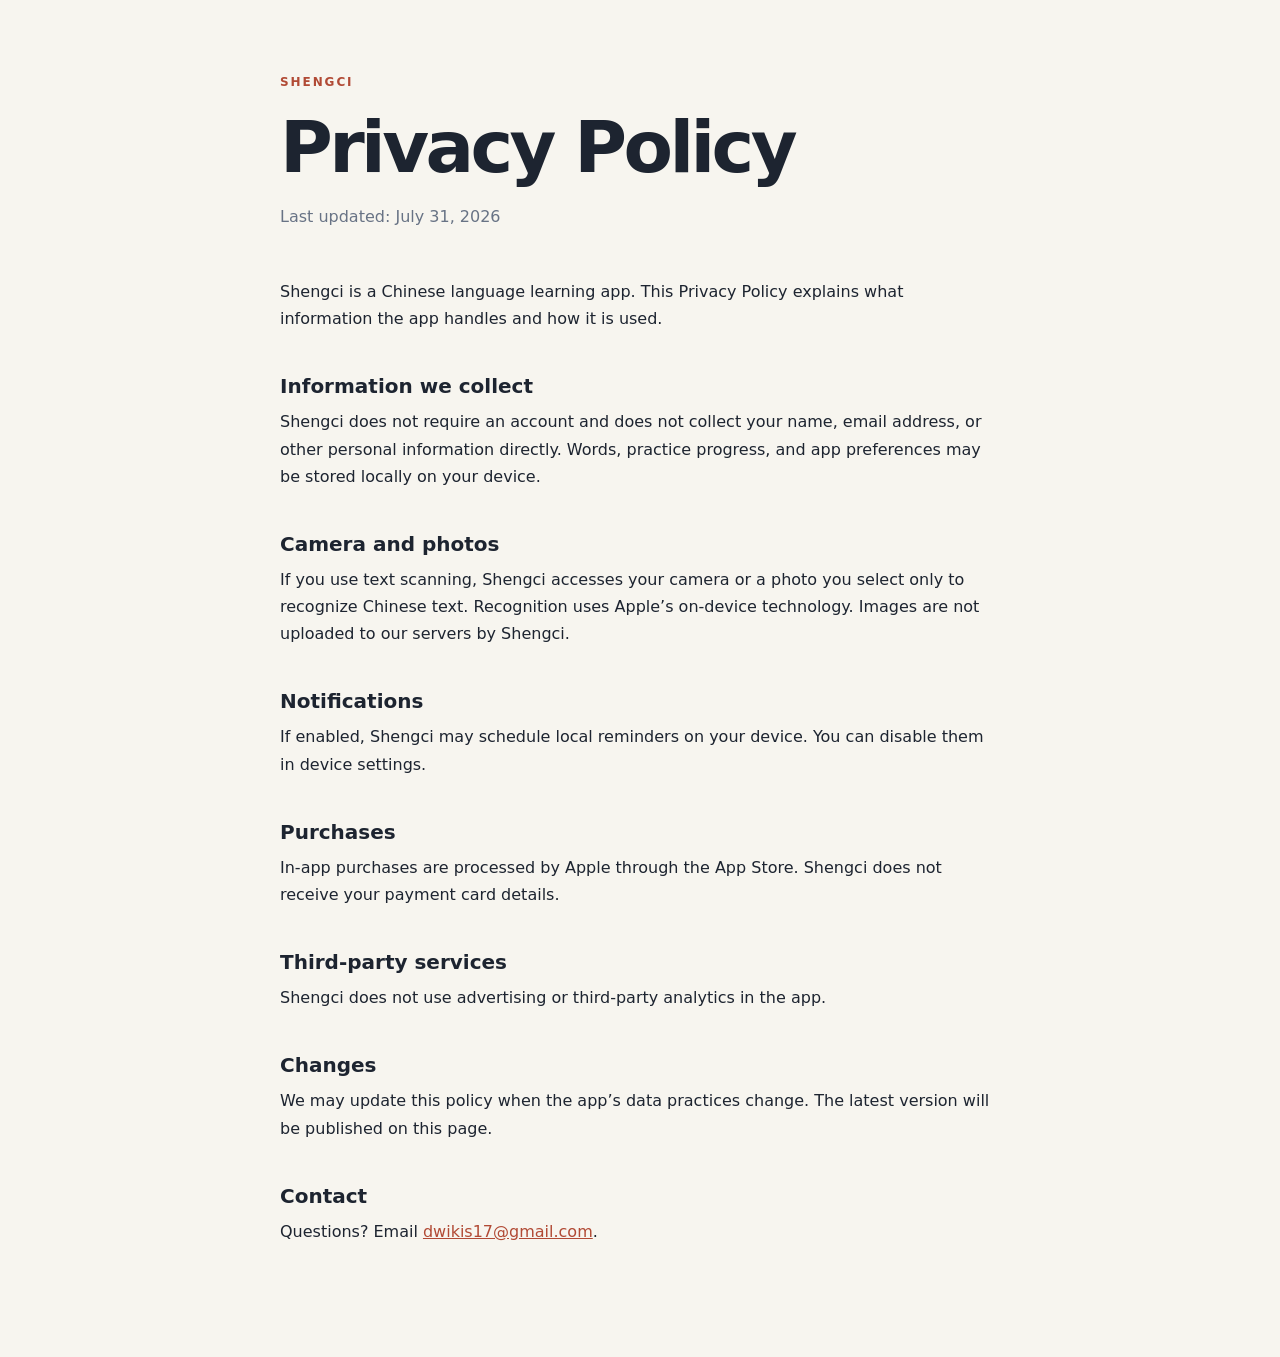
==== privacy.html @ d2f8b693 "feat: add onboarding flow, implement practice paywall, and include legal documentation pages" ====
<!doctype html><html lang="en"><head><meta charset="utf-8"><meta name="viewport" content="width=device-width,initial-scale=1"><title>Privacy Policy · Shengci</title><link rel="stylesheet" href="privacy.css"></head><body><main class="policy"><p class="eyebrow">Shengci</p><h1>Privacy Policy</h1><p class="updated">Last updated: July 31, 2026</p><p>Shengci is a Chinese language learning app. This Privacy Policy explains what information the app handles and how it is used.</p><h2>Information we collect</h2><p>Shengci does not require an account and does not collect your name, email address, or other personal information directly. Words, practice progress, and app preferences may be stored locally on your device.</p><h2>Camera and photos</h2><p>If you use text scanning, Shengci accesses your camera or a photo you select only to recognize Chinese text. Recognition uses Apple’s on-device technology. Images are not uploaded to our servers by Shengci.</p><h2>Notifications</h2><p>If enabled, Shengci may schedule local reminders on your device. You can disable them in device settings.</p><h2>Purchases</h2><p>In-app purchases are processed by Apple through the App Store. Shengci does not receive your payment card details.</p><h2>Third-party services</h2><p>Shengci does not use advertising or third-party analytics in the app.</p><h2>Changes</h2><p>We may update this policy when the app’s data practices change. The latest version will be published on this page.</p><h2>Contact</h2><p>Questions? Email <a href="mailto:dwikis17@gmail.com">dwikis17@gmail.com</a>.</p></main></body></html>
---- privacy.css ----
:root{color-scheme:light;--ink:#1d2430;--muted:#687385;--paper:#f7f5ef;--accent:#b14a35}*{box-sizing:border-box}body{margin:0;background:var(--paper);color:var(--ink);font:16px/1.7 system-ui,-apple-system,BlinkMacSystemFont,"Segoe UI",sans-serif}.policy{width:min(calc(100% - 40px),720px);margin:auto;padding:72px 0 96px}.eyebrow{margin:0 0 12px;color:var(--accent);font-size:.75rem;font-weight:750;letter-spacing:.16em;text-transform:uppercase}h1,h2{line-height:1.2}h1{margin:0;font-size:clamp(2.4rem,8vw,4.5rem);letter-spacing:-.05em}h2{margin:42px 0 10px;font-size:1.25rem}p{margin:0 0 16px}.updated{color:var(--muted);margin:12px 0 48px}a{color:var(--accent)}
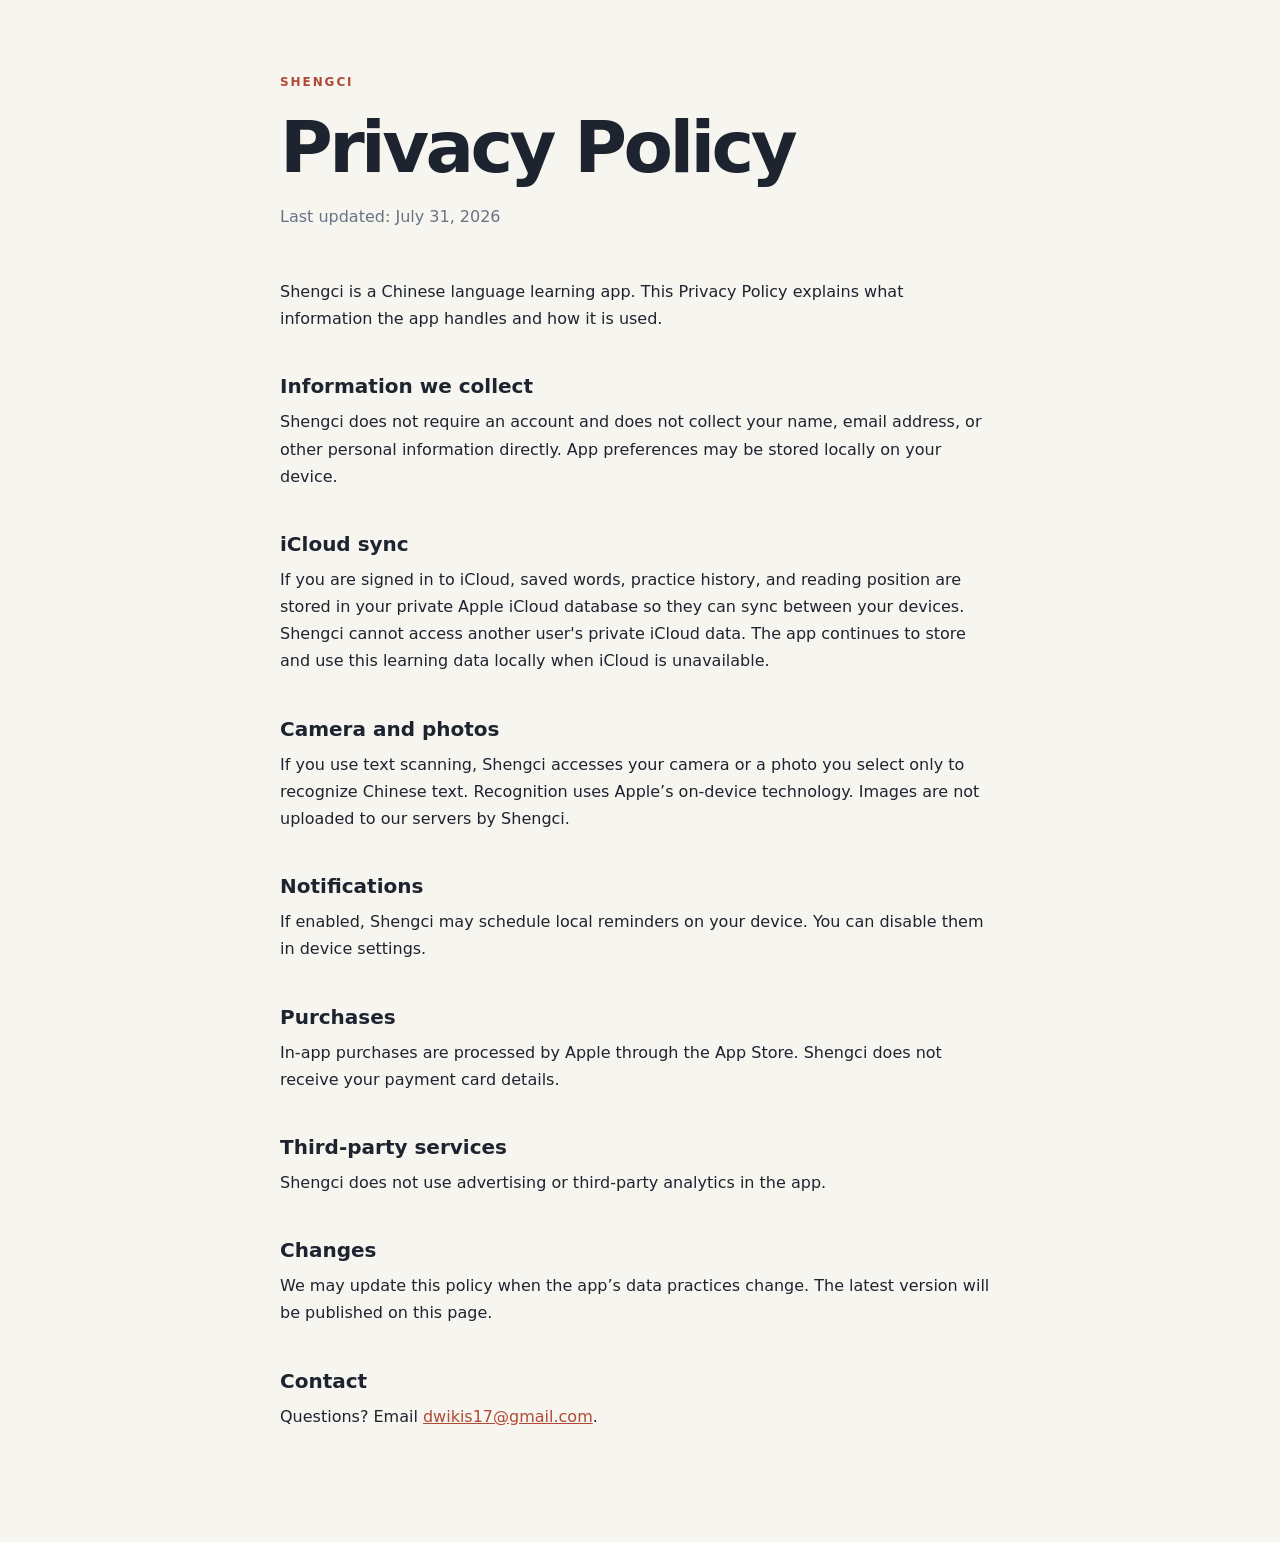
==== commit bd5c9e70: "feat: implement CloudKit data synchronization and persistent practice progress tracking" ====
--- a/privacy.html
+++ b/privacy.html
@@ -1 +1 @@
-<!doctype html><html lang="en"><head><meta charset="utf-8"><meta name="viewport" content="width=device-width,initial-scale=1"><title>Privacy Policy · Shengci</title><link rel="stylesheet" href="privacy.css"></head><body><main class="policy"><p class="eyebrow">Shengci</p><h1>Privacy Policy</h1><p class="updated">Last updated: July 31, 2026</p><p>Shengci is a Chinese language learning app. This Privacy Policy explains what information the app handles and how it is used.</p><h2>Information we collect</h2><p>Shengci does not require an account and does not collect your name, email address, or other personal information directly. Words, practice progress, and app preferences may be stored locally on your device.</p><h2>Camera and photos</h2><p>If you use text scanning, Shengci accesses your camera or a photo you select only to recognize Chinese text. Recognition uses Apple’s on-device technology. Images are not uploaded to our servers by Shengci.</p><h2>Notifications</h2><p>If enabled, Shengci may schedule local reminders on your device. You can disable them in device settings.</p><h2>Purchases</h2><p>In-app purchases are processed by Apple through the App Store. Shengci does not receive your payment card details.</p><h2>Third-party services</h2><p>Shengci does not use advertising or third-party analytics in the app.</p><h2>Changes</h2><p>We may update this policy when the app’s data practices change. The latest version will be published on this page.</p><h2>Contact</h2><p>Questions? Email <a href="mailto:dwikis17@gmail.com">dwikis17@gmail.com</a>.</p></main></body></html>
+<!doctype html><html lang="en"><head><meta charset="utf-8"><meta name="viewport" content="width=device-width,initial-scale=1"><title>Privacy Policy · Shengci</title><link rel="stylesheet" href="privacy.css"></head><body><main class="policy"><p class="eyebrow">Shengci</p><h1>Privacy Policy</h1><p class="updated">Last updated: July 31, 2026</p><p>Shengci is a Chinese language learning app. This Privacy Policy explains what information the app handles and how it is used.</p><h2>Information we collect</h2><p>Shengci does not require an account and does not collect your name, email address, or other personal information directly. App preferences may be stored locally on your device.</p><h2>iCloud sync</h2><p>If you are signed in to iCloud, saved words, practice history, and reading position are stored in your private Apple iCloud database so they can sync between your devices. Shengci cannot access another user's private iCloud data. The app continues to store and use this learning data locally when iCloud is unavailable.</p><h2>Camera and photos</h2><p>If you use text scanning, Shengci accesses your camera or a photo you select only to recognize Chinese text. Recognition uses Apple’s on-device technology. Images are not uploaded to our servers by Shengci.</p><h2>Notifications</h2><p>If enabled, Shengci may schedule local reminders on your device. You can disable them in device settings.</p><h2>Purchases</h2><p>In-app purchases are processed by Apple through the App Store. Shengci does not receive your payment card details.</p><h2>Third-party services</h2><p>Shengci does not use advertising or third-party analytics in the app.</p><h2>Changes</h2><p>We may update this policy when the app’s data practices change. The latest version will be published on this page.</p><h2>Contact</h2><p>Questions? Email <a href="mailto:dwikis17@gmail.com">dwikis17@gmail.com</a>.</p></main></body></html>
